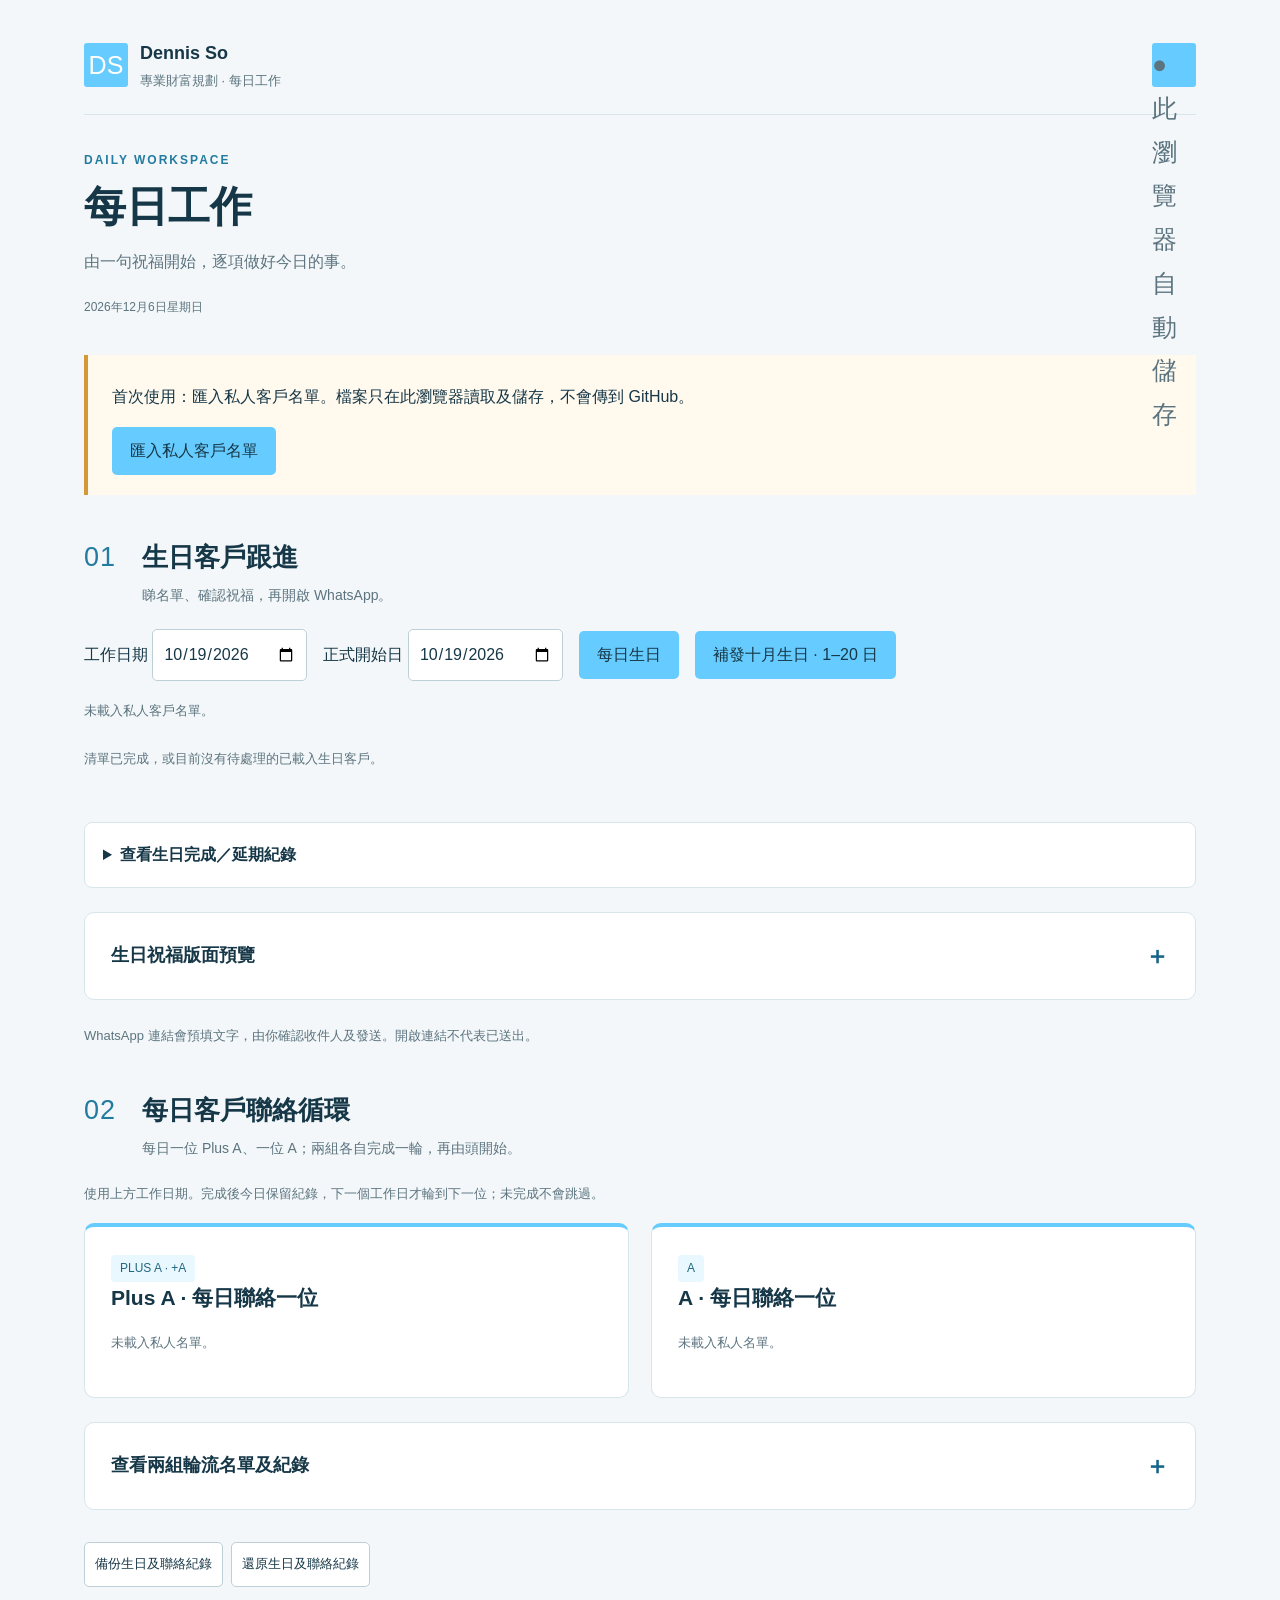
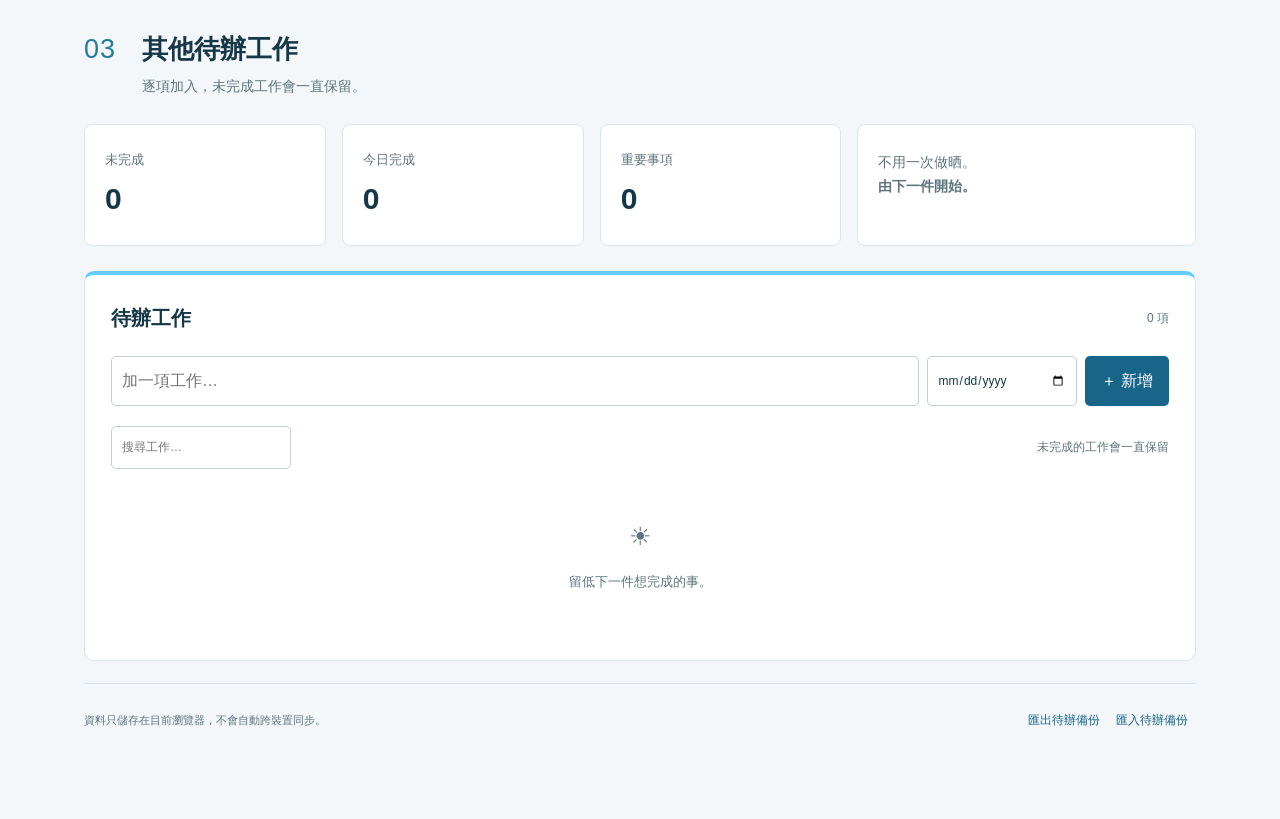
==== index.html @ e4e98b4d "Publish daily workspace with browser-local customer data import" ====
<!doctype html>
<html lang="zh-Hant">
<meta charset="utf-8"><meta name="viewport" content="width=device-width,initial-scale=1">
<meta name="theme-color" content="#214f42"><title>每日工作 · Dennis</title>
<link rel="stylesheet" href="client-review-v3.css"><link rel="stylesheet" href="style.css">
<body>
<aside><a class="brand" href="./">D<span>每天，做好一點。</span></a><div class="side-label">MY WORKSPACE</div><button class="nav active" data-filter="open">◷　待辦工作</button><button class="nav" data-filter="star">☆　重要事項</button><button class="nav" data-filter="done">✓　完成紀錄</button><div class="aside-bottom">一件一件做，慢慢向前。<small>你的個人工作空間</small></div></aside>
<main><header><div class="brand"><span class="mark">DS</span><div><strong>Dennis So</strong><small>專業財富規劃 · 每日工作</small></div></div><span class="save" id="save">● 此瀏覽器自動儲存</span></header><section class="intro review-hero"><div><div class="eyebrow">DAILY WORKSPACE</div><h1>每日工作</h1><p>由一句祝福開始，逐項做好今日的事。</p><span id="date"></span></div></section>
<section class="review-section" id="birthdays"><div class="review-section-head"><span class="review-section-number">01</span><div><h2>生日客戶跟進</h2><p>睇名單、確認祝福，再開啟 WhatsApp。</p></div></div><div class="birthday-toolbar"><label>工作日期 <input type="date" id="birthdayDate" value="2026-10-19"></label><label>正式開始日 <input type="date" id="startDate" value="2026-10-19"></label><button type="button" id="dailyView">每日生日</button><button type="button" id="catchupView">補發十月生日 · 1–20 日</button></div><div id="catchupControls" class="notice" hidden><strong>補發十月生日</strong><p>獨立補發清單；可提前處理至 10 月 20 日。完成後會沿用同一份紀錄，不會在每日清單重複待辦。</p><label>由 10 月 1 日補至 <select id="catchupEnd"></select> 日</label><button type="button" id="pendingBirthdays">只看未完成</button><button type="button" id="allBirthdays">顯示全部</button></div><p class="review-note" id="birthdaySummary"></p><div id="birthdayList" class="review-grid"></div><details class="review-optional"><summary>生日祝福版面預覽</summary><div class="review-optional-body"><div class="greeting"><small>HAPPY BIRTHDAY</small><h2>生日快樂！</h2><p>幸福自在，身心健康。<br>願你新一年充滿喜悅，每日都有值得開心的事。</p><span>Grace &amp; Dennis</span></div><a id="birthdayPreview" target="_blank" rel="noreferrer">開啟原有生日祝福頁面 ↗</a></div></details><p class="review-note">WhatsApp 連結會預填文字，由你確認收件人及發送。開啟連結不代表已送出。</p></section>
<section class="review-section"><div class="review-section-head"><span class="review-section-number">02</span><div><h2>每日客戶聯絡循環</h2><p>每日一位 Plus A、一位 A；兩組各自完成一輪，再由頭開始。</p></div></div><p class="review-note">使用上方工作日期。完成後今日保留紀錄，下一個工作日才輪到下一位；未完成不會跳過。</p><div id="contactLoops" class="review-grid"></div><details class="review-optional"><summary>查看兩組輪流名單及紀錄</summary><div id="loopHistory" class="review-optional-body"></div></details><button id="workflowExport" type="button">備份生日及聯絡紀錄</button><button id="workflowImport" type="button">還原生日及聯絡紀錄</button><input id="workflowFile" type="file" accept="application/json" hidden><p id="workflowNotice" role="status" class="review-note"></p></section>
<section class="review-section"><div class="review-section-head"><span class="review-section-number">03</span><div><h2>其他待辦工作</h2><p>逐項加入，未完成工作會一直保留。</p></div></div>
<section class="stats"><div><span>未完成</span><strong id="remaining">0</strong></div><div><span>今日完成</span><strong id="todayDone">0</strong></div><div><span>重要事項</span><strong id="important">0</strong></div><div class="quote">不用一次做晒。<br><b>由下一件開始。</b></div></section>
<section class="board"><div class="board-heading"><h2 id="listTitle">待辦工作</h2><span id="count"></span></div><form id="add"><label class="sr" for="task">新增工作</label><input id="task" maxlength="300" required placeholder="加一項工作…" autocomplete="off"><label class="sr" for="due">到期日</label><input id="due" type="date" title="到期日（可選）"><button class="primary">＋ 新增</button></form><div class="tools"><label class="sr" for="search">搜尋工作</label><input id="search" placeholder="搜尋工作…" type="search"><span>未完成的工作會一直保留</span></div><div id="list"></div></section>
<footer><span>資料只儲存在目前瀏覽器，不會自動跨裝置同步。</span><div><button id="export">匯出待辦備份</button><button id="import">匯入待辦備份</button><input type="file" id="file" accept="application/json" hidden></div></footer><p id="message" role="status"></p></section></main><script src="data-loader.js"></script><script src="app.js"></script><script src="workflow-model.js"></script><script src="birthdays.js"></script></body></html>
---- client-review-v3.css ----
/* Client Review V3 · reusable layer over retained Client Review V2 */
@import url('./client-review-v2.css');
:root{--review-blue:#66ccff;--review-ink:#163747;--review-muted:#5c747f;--review-line:#d8e6ec;--review-bg:#f3f7f9;--review-radius:10px;--review-gap:22px}
body{background:var(--review-bg);color:var(--review-ink)}
main{max-width:1160px;padding:38px 24px 64px}
.review-hero{display:flex;align-items:center;justify-content:space-between;gap:28px;margin-bottom:32px}
.review-hero-copy{min-width:0}.review-hero h1{margin:8px 0 12px}.review-umbrella{width:145px;flex:0 0 145px;color:#3883a3;display:block}.review-umbrella svg{width:100%;height:auto;display:block}
.review-section{margin:44px 0 0;scroll-margin-top:100px}.review-section-head{display:flex;align-items:flex-start;gap:16px;margin-bottom:22px}.review-section-head h2{margin:0;font-size:26px;line-height:1.45}.review-section-head p{margin:6px 0 0;color:var(--review-muted);font-size:14px}.review-section-number{font:500 27px/1.4 'Segoe UI',sans-serif;color:#237b9f;min-width:42px;letter-spacing:1px}
.review-grid{display:grid;grid-template-columns:repeat(2,minmax(0,1fr));gap:var(--review-gap)}
.review-card,.coverage-card,.priority-card{background:#fff;border:1px solid var(--review-line);border-top:4px solid var(--review-blue);border-radius:var(--review-radius);padding:26px;min-width:0}
.review-card h3,.coverage-card h3,.priority-card h3{font-size:21px;line-height:1.5;margin:0 0 18px}
.review-member{padding:18px 0;border-top:1px solid #e2ebef}.review-member:first-of-type{border-top:0;padding-top:0}.review-member h4{font-size:21px;margin:0 0 8px}.review-amount{font-size:29px;font-weight:700;line-height:1.4;font-variant-numeric:tabular-nums}.review-member p{font-size:14px;color:var(--review-muted)}
.review-breakdown{margin:14px 0 0;padding:14px;border-radius:6px}.review-breakdown summary{font-size:14px;color:#176589}.review-shared{display:inline-block;background:#eef7fc;color:#315f83;border-radius:4px;padding:3px 8px;font-size:12px;margin:6px 0}.review-note{font-size:13px;color:var(--review-muted);line-height:1.85}
.priority-grid{display:grid;grid-template-columns:repeat(3,minmax(0,1fr));gap:var(--review-gap)}.priority-card{display:flex;flex-direction:column}.priority-icon{display:block;width:105px;height:114px;color:#3883a3;margin:0 0 22px}.priority-icon svg{display:block;width:100%;height:100%}.priority-card p{font-size:15px;line-height:1.85}.priority-next{margin-top:auto;padding-top:16px;border-top:1px solid var(--review-line)}
.review-optional{margin:24px 0;padding:22px 26px;border:1px solid var(--review-line);border-radius:var(--review-radius);background:#fff}.review-optional>summary{cursor:pointer;display:flex;justify-content:space-between;align-items:center;gap:16px;font-size:18px;list-style:none}.review-optional>summary::-webkit-details-marker{display:none}.review-optional>summary::after{content:'＋';font-size:24px;color:#176589}.review-optional[open]>summary::after{content:'−'}.review-optional-body{margin-top:22px}.review-optional-label{font-size:12px;color:var(--review-muted);font-weight:400;display:block}
.review-finance-grid{display:grid;grid-template-columns:repeat(3,minmax(0,1fr));gap:var(--review-gap)}.review-finance-grid .review-card b{font-size:27px;display:block;margin:12px 0;line-height:1.4}.review-person-policies{display:grid;grid-template-columns:repeat(2,minmax(0,1fr));gap:var(--review-gap)}
.review-advisers{margin-top:48px;border-top:2px solid var(--review-blue);padding-top:30px}.review-adviser{display:grid;grid-template-columns:96px minmax(0,1fr);gap:24px;margin:0 0 30px}.review-adviser img{width:96px;height:96px;border-radius:50%;object-fit:cover;border:3px solid var(--review-blue)}.review-adviser h2{margin:0 0 6px}.review-adviser p{line-height:1.85}.review-adviser-links{display:flex;gap:18px;flex-wrap:wrap;font-size:14px}
.review-education{margin-top:36px;padding:30px;background:white;border:1px solid var(--review-line);border-radius:var(--review-radius)}.review-education h2{line-height:1.5}.review-education-body{max-width:850px;margin:auto}.review-education-body p{line-height:1.95}.review-education-body h3{margin-top:28px}.review-education-art{float:right;width:130px;margin:0 0 20px 24px;color:#3883a3}
@media(max-width:1000px){.priority-grid{grid-template-columns:1fr}.priority-icon{width:100px;height:108px}.review-finance-grid{grid-template-columns:1fr}}
@media(max-width:640px){main{padding:26px 18px 48px}.review-hero{gap:12px;align-items:center}.review-umbrella{width:86px;flex-basis:86px}.review-hero h1{font-size:25px}.review-grid,.review-person-policies{grid-template-columns:1fr}.review-section{margin-top:34px}.review-section-head{gap:12px}.review-section-head h2{font-size:23px}.review-section-number{font-size:24px;min-width:35px}.review-card,.coverage-card,.priority-card{padding:22px}.review-amount{font-size:27px}.review-adviser{grid-template-columns:70px minmax(0,1fr);gap:17px}.review-adviser img{width:70px;height:70px}.review-adviser h2{font-size:22px}.review-education{padding:24px}.review-optional{padding:20px}.review-education-art{width:100px;margin-left:16px}}
@media print{.review-section,.review-card,.priority-card{break-inside:avoid}.menu-button{display:none}}
---- style.css ----
/* Workspace additions over the unchanged Client Review V3/V2 CSS. */
aside{display:none}body{display:block;background:var(--review-bg);color:var(--review-ink);font-family:"Microsoft JhengHei","Segoe UI",sans-serif}main{width:100%;max-width:1160px;margin:auto;padding:38px 24px 64px}header{padding:0 0 22px;background:transparent;font-size:16px}.brand{font-family:inherit;font-size:18px}.intro{margin:35px 0}.intro p{color:var(--review-muted)}.save,#date{font-size:12px;color:var(--review-muted)}.birthday-toolbar{display:flex;align-items:center;gap:16px;flex-wrap:wrap;margin:12px 0 18px}input,textarea,button{font:inherit}input,textarea{border:1px solid #bdcfd7;background:white;border-radius:5px;padding:10px;color:var(--review-ink);min-width:0}button{cursor:pointer}.birthday-message{width:100%;resize:vertical;margin:18px 0 10px;font-size:14px;line-height:1.8}.birthday-phone{width:100%;font-size:13px}.phone-status{margin:8px 0 16px}.birthday-actions{display:flex;gap:8px;flex-wrap:wrap}.birthday-actions .whatsapp-button{margin:0;font-size:12px;padding:9px 12px;color:#176589;cursor:pointer}.greeting{background:#fff8e9;border:1px solid #eedda8;text-align:center;padding:38px 20px;margin-bottom:20px;border-radius:8px}.greeting small{letter-spacing:4px;color:#987c46}.greeting h2{font-size:36px;color:#3883a3;margin:18px}.greeting p{line-height:2}.greeting span{color:#987c46;font-size:14px}.stats{display:grid;grid-template-columns:repeat(3,1fr) 1.4fr;gap:16px;border:0;padding:0;margin:25px 0}.stats>div,.stats>div:first-child{background:white;border:1px solid var(--review-line);border-radius:8px;padding:20px}.stats span{font-size:13px;color:var(--review-muted)}.stats strong{display:block;font-size:30px;color:var(--review-ink)}.stats .quote{font-size:14px;color:var(--review-muted);padding-top:25px}.board{background:white;border:1px solid var(--review-line);border-top:4px solid #66ccff;border-radius:10px;padding:26px}.board-heading{display:flex;justify-content:space-between;align-items:center;margin-bottom:20px}.board-heading h2{font-size:20px;margin:0}#count{font-size:12px;color:var(--review-muted)}form{display:flex;gap:8px}#task{flex:1}#due{width:150px;font-size:12px}.primary{background:#176589;color:white;white-space:nowrap;border:0;border-radius:5px;padding:10px 16px}.tools{display:flex;justify-content:space-between;align-items:center;gap:12px;margin:20px 0 6px}.tools input{width:180px;font-size:12px}.tools span{font-size:12px;color:var(--review-muted)}.row{display:flex;align-items:center;gap:12px;padding:18px 0;border-bottom:1px solid var(--review-line)}.row:last-child{border:0}.check{width:20px;height:20px;accent-color:#237b9f;flex-shrink:0}.content{flex:1;min-width:0}.title{font-size:14px;overflow-wrap:anywhere}.completed .title{text-decoration:line-through;color:#82939a}.meta{font-size:11px;color:var(--review-muted);margin-top:4px}.late{color:#ac6137}.icon{border:0;background:none;color:#879da6;font-size:19px;padding:5px}.starred{color:#b28b42}.delete{font-size:16px}.empty{text-align:center;padding:40px;color:var(--review-muted);font-size:13px}.empty strong{display:block;font-size:25px;margin-bottom:12px;font-weight:400}footer{font-size:11px;display:flex;justify-content:space-between;align-items:center;gap:12px;margin-top:22px;color:var(--review-muted)}footer button{font-size:12px;background:none;border:0;padding:8px;color:#176589}.sr{position:absolute;width:1px;height:1px;overflow:hidden;clip:rect(0,0,0,0)}#message{font-size:12px;color:#986b38}:focus-visible{outline:3px solid #66ccff;outline-offset:2px}@media(max-width:700px){.stats{grid-template-columns:repeat(3,1fr);gap:8px}.stats>div,.stats>div:first-child{padding:14px}.stats .quote{display:none}form{flex-wrap:wrap}#task{flex-basis:100%}.primary{flex:1}.tools span{font-size:10px;max-width:105px}.board{padding:18px}footer{align-items:flex-start;flex-direction:column}header .save{max-width:100px;text-align:right}.birthday-actions .whatsapp-button{font-size:12px}}
.language-control{display:flex;align-items:center;gap:8px;margin-top:18px;font-size:13px}.language-control select{font:inherit;padding:8px;border:1px solid #bdcfd7;border-radius:5px;background:white;color:#163747}.birthday-actions{margin:14px 0}.workflow-done{border-top-color:#75a88d;background:#f7fcf9}.birthday-log{grid-column:1/-1;padding:18px;border:1px solid #d8e6ec;border-radius:8px}.birthday-log button{margin-left:12px}#workflowExport,#workflowImport{font:inherit;font-size:13px;border:1px solid #bdcfd7;padding:10px;background:white;border-radius:5px;margin:8px 8px 0 0}#loopHistory ol{font-size:14px;columns:2}#loopHistory>div{margin-bottom:25px}@media(max-width:600px){#loopHistory ol{columns:1}}
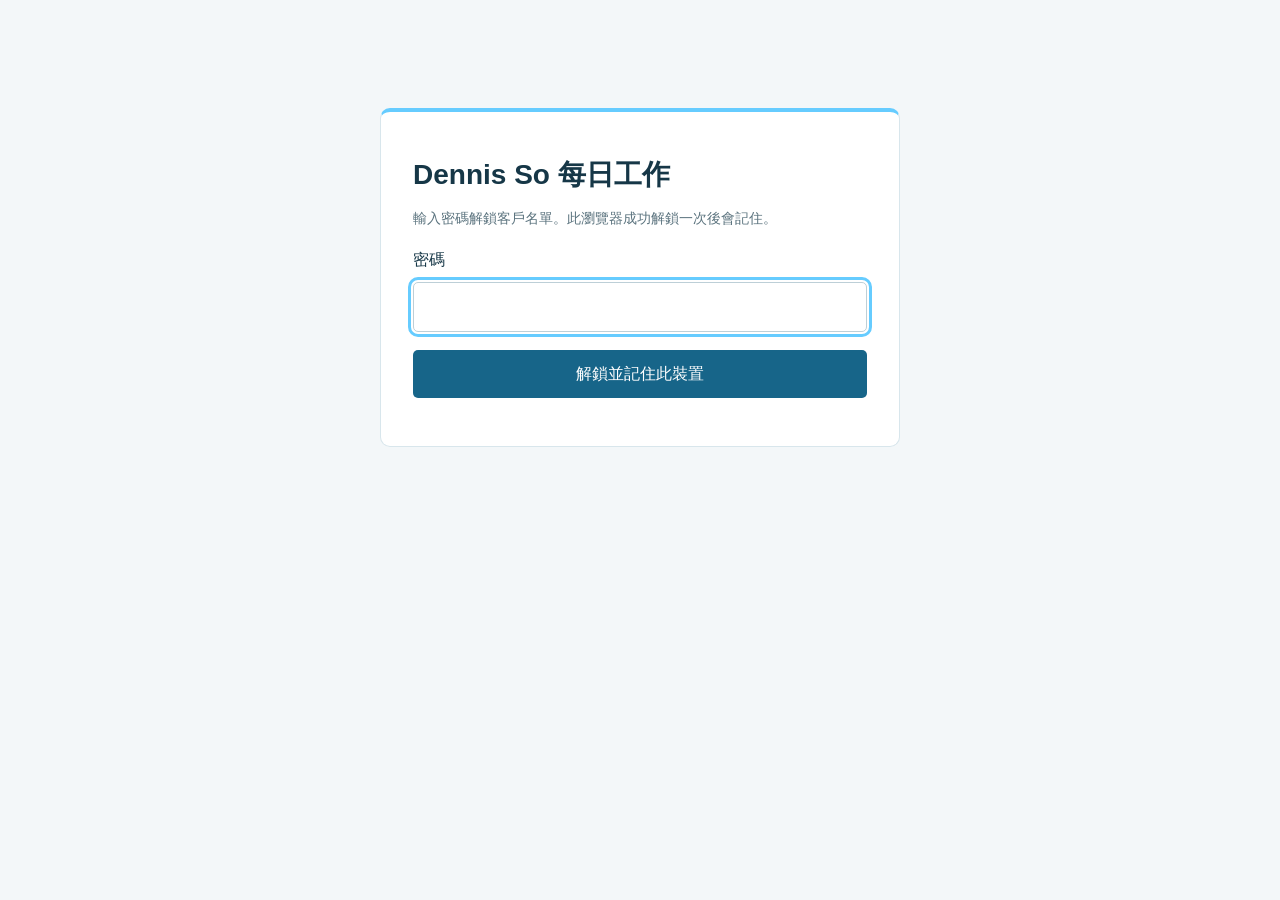
==== commit cab867f3: "Encrypt customer directory and remember successfully unlocked devices" ====
--- a/index.html
+++ b/index.html
@@ -1,5 +1,5 @@
 <!doctype html>
-<html lang="zh-Hant">
+<html lang="zh-Hant" data-directory-locked>
 <meta charset="utf-8"><meta name="viewport" content="width=device-width,initial-scale=1">
 <meta name="theme-color" content="#214f42"><title>每日工作 · Dennis</title>
 <link rel="stylesheet" href="client-review-v3.css"><link rel="stylesheet" href="style.css">
--- a/style.css
+++ b/style.css
@@ -1,3 +1,4 @@
 /* Workspace additions over the unchanged Client Review V3/V2 CSS. */
 aside{display:none}body{display:block;background:var(--review-bg);color:var(--review-ink);font-family:"Microsoft JhengHei","Segoe UI",sans-serif}main{width:100%;max-width:1160px;margin:auto;padding:38px 24px 64px}header{padding:0 0 22px;background:transparent;font-size:16px}.brand{font-family:inherit;font-size:18px}.intro{margin:35px 0}.intro p{color:var(--review-muted)}.save,#date{font-size:12px;color:var(--review-muted)}.birthday-toolbar{display:flex;align-items:center;gap:16px;flex-wrap:wrap;margin:12px 0 18px}input,textarea,button{font:inherit}input,textarea{border:1px solid #bdcfd7;background:white;border-radius:5px;padding:10px;color:var(--review-ink);min-width:0}button{cursor:pointer}.birthday-message{width:100%;resize:vertical;margin:18px 0 10px;font-size:14px;line-height:1.8}.birthday-phone{width:100%;font-size:13px}.phone-status{margin:8px 0 16px}.birthday-actions{display:flex;gap:8px;flex-wrap:wrap}.birthday-actions .whatsapp-button{margin:0;font-size:12px;padding:9px 12px;color:#176589;cursor:pointer}.greeting{background:#fff8e9;border:1px solid #eedda8;text-align:center;padding:38px 20px;margin-bottom:20px;border-radius:8px}.greeting small{letter-spacing:4px;color:#987c46}.greeting h2{font-size:36px;color:#3883a3;margin:18px}.greeting p{line-height:2}.greeting span{color:#987c46;font-size:14px}.stats{display:grid;grid-template-columns:repeat(3,1fr) 1.4fr;gap:16px;border:0;padding:0;margin:25px 0}.stats>div,.stats>div:first-child{background:white;border:1px solid var(--review-line);border-radius:8px;padding:20px}.stats span{font-size:13px;color:var(--review-muted)}.stats strong{display:block;font-size:30px;color:var(--review-ink)}.stats .quote{font-size:14px;color:var(--review-muted);padding-top:25px}.board{background:white;border:1px solid var(--review-line);border-top:4px solid #66ccff;border-radius:10px;padding:26px}.board-heading{display:flex;justify-content:space-between;align-items:center;margin-bottom:20px}.board-heading h2{font-size:20px;margin:0}#count{font-size:12px;color:var(--review-muted)}form{display:flex;gap:8px}#task{flex:1}#due{width:150px;font-size:12px}.primary{background:#176589;color:white;white-space:nowrap;border:0;border-radius:5px;padding:10px 16px}.tools{display:flex;justify-content:space-between;align-items:center;gap:12px;margin:20px 0 6px}.tools input{width:180px;font-size:12px}.tools span{font-size:12px;color:var(--review-muted)}.row{display:flex;align-items:center;gap:12px;padding:18px 0;border-bottom:1px solid var(--review-line)}.row:last-child{border:0}.check{width:20px;height:20px;accent-color:#237b9f;flex-shrink:0}.content{flex:1;min-width:0}.title{font-size:14px;overflow-wrap:anywhere}.completed .title{text-decoration:line-through;color:#82939a}.meta{font-size:11px;color:var(--review-muted);margin-top:4px}.late{color:#ac6137}.icon{border:0;background:none;color:#879da6;font-size:19px;padding:5px}.starred{color:#b28b42}.delete{font-size:16px}.empty{text-align:center;padding:40px;color:var(--review-muted);font-size:13px}.empty strong{display:block;font-size:25px;margin-bottom:12px;font-weight:400}footer{font-size:11px;display:flex;justify-content:space-between;align-items:center;gap:12px;margin-top:22px;color:var(--review-muted)}footer button{font-size:12px;background:none;border:0;padding:8px;color:#176589}.sr{position:absolute;width:1px;height:1px;overflow:hidden;clip:rect(0,0,0,0)}#message{font-size:12px;color:#986b38}:focus-visible{outline:3px solid #66ccff;outline-offset:2px}@media(max-width:700px){.stats{grid-template-columns:repeat(3,1fr);gap:8px}.stats>div,.stats>div:first-child{padding:14px}.stats .quote{display:none}form{flex-wrap:wrap}#task{flex-basis:100%}.primary{flex:1}.tools span{font-size:10px;max-width:105px}.board{padding:18px}footer{align-items:flex-start;flex-direction:column}header .save{max-width:100px;text-align:right}.birthday-actions .whatsapp-button{font-size:12px}}
 .language-control{display:flex;align-items:center;gap:8px;margin-top:18px;font-size:13px}.language-control select{font:inherit;padding:8px;border:1px solid #bdcfd7;border-radius:5px;background:white;color:#163747}.birthday-actions{margin:14px 0}.workflow-done{border-top-color:#75a88d;background:#f7fcf9}.birthday-log{grid-column:1/-1;padding:18px;border:1px solid #d8e6ec;border-radius:8px}.birthday-log button{margin-left:12px}#workflowExport,#workflowImport{font:inherit;font-size:13px;border:1px solid #bdcfd7;padding:10px;background:white;border-radius:5px;margin:8px 8px 0 0}#loopHistory ol{font-size:14px;columns:2}#loopHistory>div{margin-bottom:25px}@media(max-width:600px){#loopHistory ol{columns:1}}
+html[data-directory-locked] main{display:none!important}.directory-gate{max-width:520px;margin:12vh auto;padding:32px;background:white;border:1px solid #d8e6ec;border-top:4px solid #66ccff;border-radius:10px}.directory-gate h1{font-size:28px}.directory-gate form{display:grid;gap:18px}.directory-gate label input{display:block;width:100%;margin-top:8px}.directory-gate p{font-size:14px;color:#5c747f}.directory-device{display:flex;justify-content:space-between;align-items:center;gap:12px;padding:16px 0}.directory-device button{font:inherit;font-size:12px;padding:8px;border:1px solid #bdcfd7;border-radius:5px;background:white;color:#176589}@media(max-width:600px){.directory-gate{margin:12vh 18px;padding:24px}.directory-device{align-items:flex-start;flex-direction:column}}
